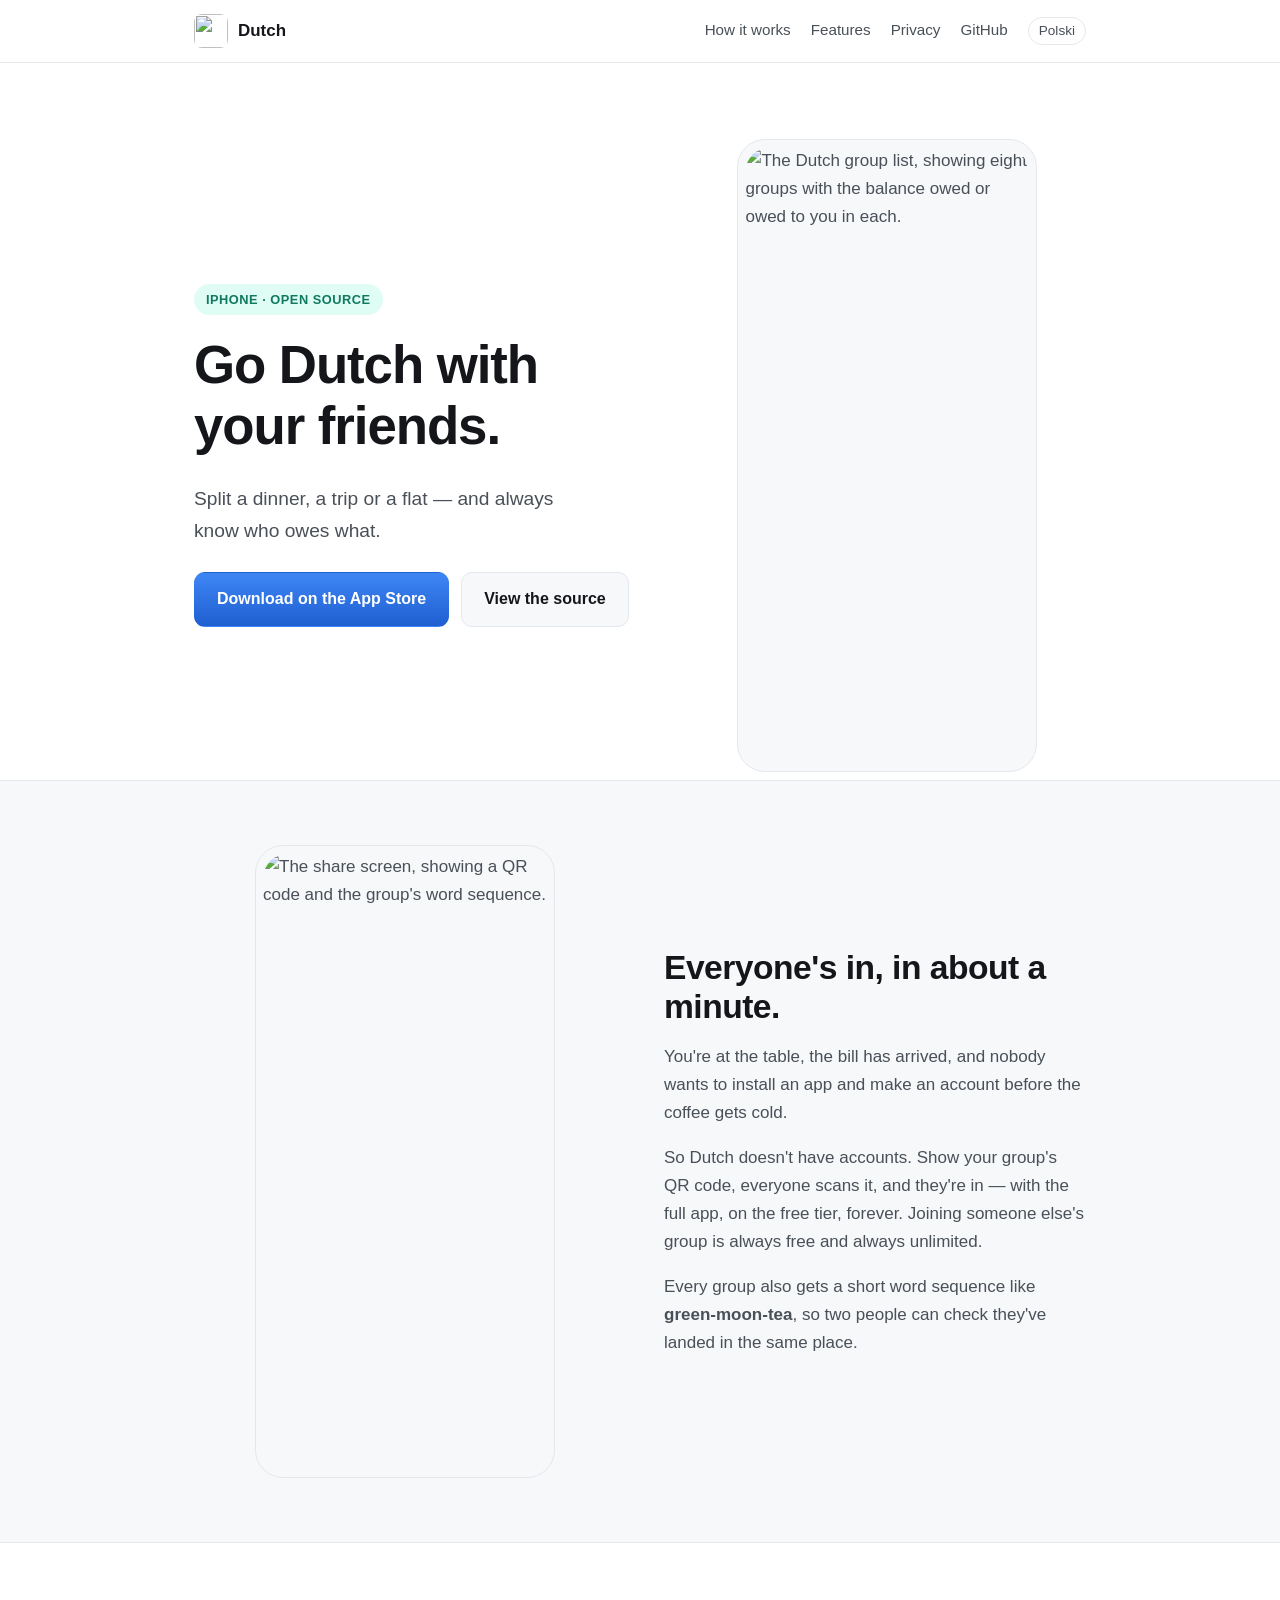
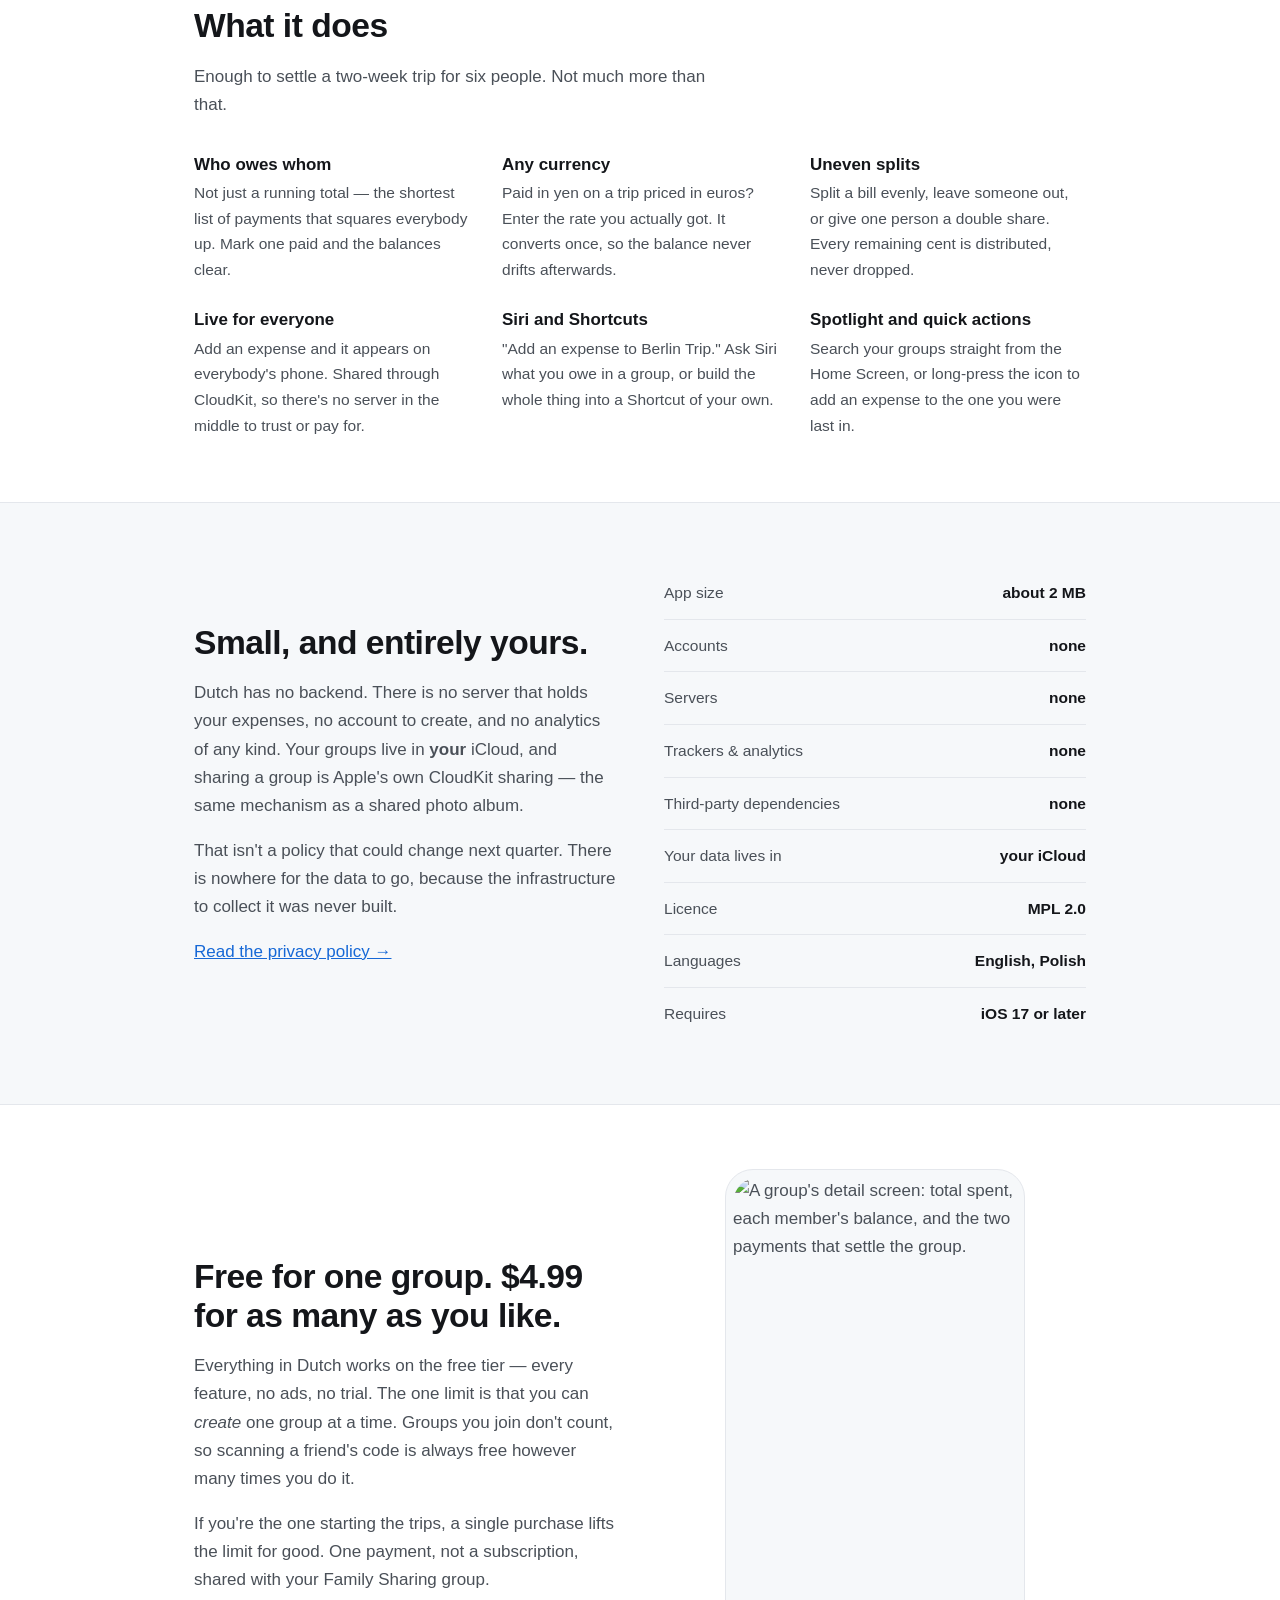
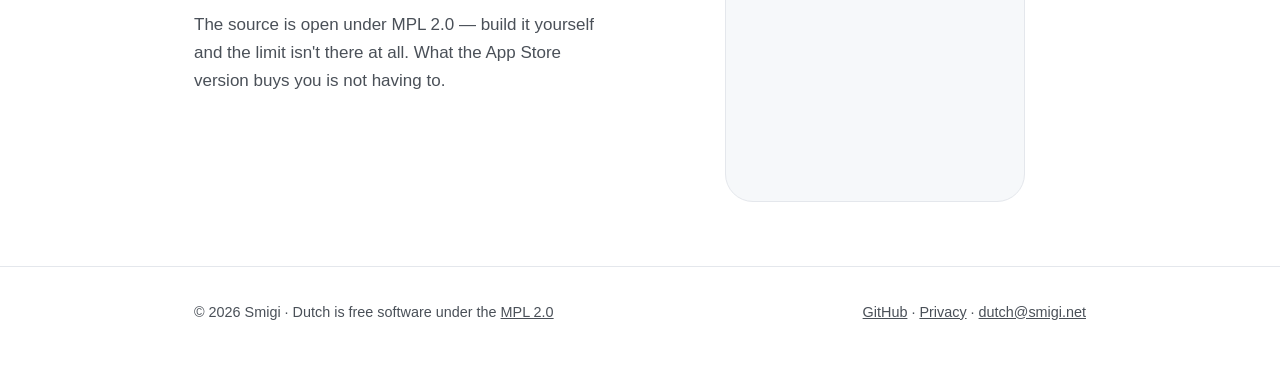
==== website/index.html @ 0c01588c "indicator that place was pinned on expenses log, rephrase app size in website and reamde" ====
<!DOCTYPE html>
<html lang="en">
<!--
  This Source Code Form is subject to the terms of the Mozilla Public License,
  v. 2.0. If a copy of the MPL was not distributed with this file, You can
  obtain one at https://mozilla.org/MPL/2.0/.
-->
<head>
  <meta charset="utf-8">
  <meta name="viewport" content="width=device-width, initial-scale=1">
  <title>Dutch — Split bills with friends, without an account</title>
  <meta name="description" content="A small, fast iPhone app for splitting shared expenses. Scan a QR code to join a group. No accounts, no servers — everything syncs through your own iCloud. Open source, MPL 2.0.">
  <meta property="og:title" content="Dutch — Go Dutch with your friends">
  <meta property="og:description" content="Split a dinner, a trip or a flat and always know who owes what. No account, no servers, no trackers.">
  <meta property="og:image" content="https://dutch.smigi.net/assets/icon.png">
  <meta property="og:url" content="https://dutch.smigi.net">
  <meta name="theme-color" content="#629dff">
  <meta property="og:locale" content="en">
  <meta property="og:locale:alternate" content="pl">
  <link rel="canonical" href="https://dutch.smigi.net/">
  <link rel="alternate" hreflang="en" href="https://dutch.smigi.net/">
  <link rel="alternate" hreflang="pl" href="https://dutch.smigi.net/pl/">
  <link rel="alternate" hreflang="x-default" href="https://dutch.smigi.net/">
  <link rel="icon" href="assets/icon.png" type="image/png">
  <link rel="stylesheet" href="style.css">
</head>
<body>

<header>
  <div class="wrap">
    <a class="logo" href="/">
      <img src="assets/icon.png" alt="" width="34" height="34">
      Dutch
    </a>
    <nav>
      <a href="#how">How it works</a>
      <a href="#features">Features</a>
      <a href="/privacy/">Privacy</a>
      <a href="https://github.com/lakafior/Dutch">GitHub</a>
      <a class="lang" href="/pl/" hreflang="pl" lang="pl">Polski</a>
    </nav>
  </div>
</header>

<section class="hero">
  <div class="wrap">
    <div>
      <span class="tag">iPhone · Open source</span>
      <h1>Go Dutch with your friends.</h1>
      <p class="lede">Split a dinner, a trip or a flat — and always know who owes what.</p>
      <div class="cta">
        <a class="btn btn-primary" href="https://apps.apple.com/app/id6795190862">Download on the App&nbsp;Store</a>
        <a class="btn btn-secondary" href="https://github.com/lakafior/Dutch">View the source</a>
      </div>
    </div>
    <div class="shot-frame">
      <img class="shot" src="assets/shot-list.jpg" width="960" height="2086"
           alt="The Dutch group list, showing eight groups with the balance owed or owed to you in each.">
    </div>
  </div>
</section>

<section id="how" class="alt">
  <div class="wrap">
    <div class="split">
      <div class="shot-frame">
        <img class="shot" src="assets/shot-share.jpg" width="960" height="2086"
             alt="The share screen, showing a QR code and the group's word sequence.">
      </div>
      <div>
        <h2>Everyone's in, in about a minute.</h2>
        <p>
          You're at the table, the bill has arrived, and nobody wants to install
          an app and make an account before the coffee gets cold.
        </p>
        <p>
          So Dutch doesn't have accounts. Show your group's QR code, everyone
          scans it, and they're in — with the full app, on the free tier,
          forever. Joining someone else's group is always free and always
          unlimited.
        </p>
        <p>
          Every group also gets a short word sequence like
          <b>green-moon-tea</b>, so two people can check they've landed in the
          same place.
        </p>
      </div>
    </div>
  </div>
</section>

<section id="features">
  <div class="wrap">
    <div class="section-head">
      <h2>What it does</h2>
      <p>Enough to settle a two-week trip for six people. Not much more than that.</p>
    </div>
    <div class="grid">
      <div class="feature">
        <h3>Who owes whom</h3>
        <p>Not just a running total — the shortest list of payments that squares
           everybody up. Mark one paid and the balances clear.</p>
      </div>
      <div class="feature">
        <h3>Any currency</h3>
        <p>Paid in yen on a trip priced in euros? Enter the rate you actually
           got. It converts once, so the balance never drifts afterwards.</p>
      </div>
      <div class="feature">
        <h3>Uneven splits</h3>
        <p>Split a bill evenly, leave someone out, or give one person a double
           share. Every remaining cent is distributed, never dropped.</p>
      </div>
      <div class="feature">
        <h3>Live for everyone</h3>
        <p>Add an expense and it appears on everybody's phone. Shared through
           CloudKit, so there's no server in the middle to trust or pay for.</p>
      </div>
      <div class="feature">
        <h3>Siri and Shortcuts</h3>
        <p>"Add an expense to Berlin Trip." Ask Siri what you owe in a group, or
           build the whole thing into a Shortcut of your own.</p>
      </div>
      <div class="feature">
        <h3>Spotlight and quick actions</h3>
        <p>Search your groups straight from the Home Screen, or long-press the
           icon to add an expense to the one you were last in.</p>
      </div>
    </div>
  </div>
</section>

<section class="alt">
  <div class="wrap">
    <div class="split">
      <div>
        <h2>Small, and entirely yours.</h2>
        <p>
          Dutch has no backend. There is no server that holds your expenses, no
          account to create, and no analytics of any kind. Your groups live in
          <b>your</b> iCloud, and sharing a group is Apple's own CloudKit
          sharing — the same mechanism as a shared photo album.
        </p>
        <p>
          That isn't a policy that could change next quarter. There is nowhere
          for the data to go, because the infrastructure to collect it was never
          built.
        </p>
        <p><a href="/privacy/">Read the privacy policy →</a></p>
      </div>
      <ul class="facts">
        <li><span>App size</span> <b>about 2 MB</b></li>
        <li><span>Accounts</span> <b>none</b></li>
        <li><span>Servers</span> <b>none</b></li>
        <li><span>Trackers &amp; analytics</span> <b>none</b></li>
        <li><span>Third-party dependencies</span> <b>none</b></li>
        <li><span>Your data lives in</span> <b>your iCloud</b></li>
        <li><span>Licence</span> <b>MPL 2.0</b></li>
        <li><span>Languages</span> <b>English, Polish</b></li>
        <li><span>Requires</span> <b>iOS 17 or later</b></li>
      </ul>
    </div>
  </div>
</section>

<section>
  <div class="wrap">
    <div class="split">
      <div>
        <h2>Free for one group. $4.99 for as many as you like.</h2>
        <p>
          Everything in Dutch works on the free tier — every feature, no ads, no
          trial. The one limit is that you can <em>create</em> one group at a
          time. Groups you join don't count, so scanning a friend's code is
          always free however many times you do it.
        </p>
        <p>
          If you're the one starting the trips, a single purchase lifts the
          limit for good. One payment, not a subscription, shared with your
          Family Sharing group.
        </p>
        <p>
          The source is open under MPL 2.0 — build it yourself and the limit
          isn't there at all. What the App Store version buys you is not having
          to.
        </p>
      </div>
      <div class="shot-frame">
        <img class="shot" src="assets/shot-detail.jpg" width="960" height="2086"
             alt="A group's detail screen: total spent, each member's balance, and the two payments that settle the group.">
      </div>
    </div>
  </div>
</section>

<footer>
  <div class="wrap">
    <span>© 2026 Smigi · Dutch is free software under the
      <a href="https://github.com/lakafior/Dutch/blob/main/LICENSE">MPL 2.0</a></span>
    <span>
      <a href="https://github.com/lakafior/Dutch">GitHub</a> ·
      <a href="/privacy/">Privacy</a> ·
      <a href="mailto:dutch@smigi.net">dutch@smigi.net</a>
    </span>
  </div>
</footer>

<!-- smigi.net window chrome: traffic lights + minimize-to-dock.
     Loads from localhost during development, smigi.net in production. -->
<script>
  (function () {
    var local = location.hostname === "localhost" || location.hostname === "127.0.0.1";
    var s = document.createElement("script");
    s.src = (local ? "" : "https://smigi.net") + "/os/chrome.js";
    s.dataset.app = "dutch";
    s.dataset.title = "Dutch";
    document.head.appendChild(s);
  })();
</script>

</body>
</html>
---- website/style.css ----
/* This Source Code Form is subject to the terms of the Mozilla Public License,
   v. 2.0. If a copy of the MPL was not distributed with this file, You can
   obtain one at https://mozilla.org/MPL/2.0/. */

/* No framework, no build step, no JavaScript. The app is a couple of
   megabytes; a 40 KB marketing bundle to describe it would be an odd thing
   to ship. */

:root {
  --blue: #629dff;   /* the app icon's blue */
  --mint: #42f1be;   /* and its mint */
  --ink: #14161a;
  --body: #4a5058;
  --line: #e4e7ec;
  --bg: #ffffff;
  --panel: #f6f8fa;
  --radius: 14px;
  --wrap: 940px;
}

@media (prefers-color-scheme: dark) {
  :root {
    --ink: #f2f4f7;
    --body: #a8b0ba;
    --line: #262a31;
    --bg: #0d0f12;
    --panel: #14171c;
  }
}

* { box-sizing: border-box; }

html { -webkit-text-size-adjust: 100%; }

body {
  margin: 0;
  background: var(--bg);
  color: var(--body);
  font: 17px/1.65 -apple-system, BlinkMacSystemFont, "Segoe UI", Roboto,
        "Helvetica Neue", Arial, sans-serif;
  text-rendering: optimizeLegibility;
}

.wrap {
  width: 100%;
  max-width: var(--wrap);
  margin: 0 auto;
  padding: 0 24px;
}

h1, h2, h3 { color: var(--ink); line-height: 1.15; margin: 0 0 .5em; }
h1 { font-size: clamp(2.1rem, 6vw, 3.3rem); letter-spacing: -.02em; font-weight: 700; }
h2 { font-size: clamp(1.5rem, 3.6vw, 2.1rem); letter-spacing: -.015em; font-weight: 650; }
h3 { font-size: 1.06rem; font-weight: 650; }
p { margin: 0 0 1em; }
a { color: #1668d6; }
@media (prefers-color-scheme: dark) { a { color: var(--blue); } }

/* ---- header ---- */

header {
  border-bottom: 1px solid var(--line);
  position: sticky;
  top: var(--mw-bar-h, 0px); /* clears the smigi.net titlebar when present */
  background: color-mix(in srgb, var(--bg) 88%, transparent);
  backdrop-filter: saturate(160%) blur(12px);
  z-index: 10;
}

/* In windowed mode the page scrolls inside the frame, so stick to its top */
html.mw-windowed header { top: 0; }
header .wrap {
  display: flex;
  align-items: center;
  justify-content: space-between;
  gap: 16px;
  min-height: 62px;
  flex-wrap: wrap;
}
.logo {
  display: inline-flex;
  align-items: center;
  gap: 10px;
  font-weight: 650;
  color: var(--ink);
  text-decoration: none;
  font-size: 1.06rem;
}
.logo img { border-radius: 8px; display: block; }
nav { display: flex; gap: 20px; flex-wrap: wrap; }
nav a { color: var(--body); text-decoration: none; font-size: .95rem; }
nav a:hover { color: var(--ink); }

/* The language switch. Set apart from the section links beside it: it changes
   the whole site rather than moving down the page, and a reader scanning for
   "Privacy" shouldn't have to read past a word in a language they don't want. */
nav a.lang {
  padding: 2px 10px;
  border: 1px solid var(--line);
  border-radius: 999px;
  font-size: .85rem;
}

/* ---- hero ---- */

.hero { padding: 76px 0 8px; }
.hero .wrap {
  display: grid;
  grid-template-columns: 1.05fr .95fr;
  gap: 56px;
  align-items: center;
}
.lede { font-size: 1.2rem; max-width: 34ch; }
.tag {
  display: inline-block;
  font-size: .8rem;
  font-weight: 600;
  letter-spacing: .04em;
  text-transform: uppercase;
  color: #0f7a5f;
  background: rgba(66, 241, 190, .16);
  border-radius: 999px;
  padding: 5px 12px;
  margin-bottom: 20px;
}
@media (prefers-color-scheme: dark) { .tag { color: var(--mint); } }

.cta { display: flex; gap: 12px; flex-wrap: wrap; margin-top: 26px; }
.btn {
  display: inline-block;
  padding: 13px 22px;
  border-radius: 11px;
  font-weight: 600;
  font-size: 1rem;
  text-decoration: none;
  border: 1px solid transparent;
}
.btn-primary {
  color: #fff;
  background: linear-gradient(180deg, #3f86f5, #1f5fd1);
}
.btn-secondary { color: var(--ink); border-color: var(--line); background: var(--panel); }

.shot { width: 100%; height: auto; border-radius: 26px; display: block; }
.shot-frame {
  border: 1px solid var(--line);
  border-radius: 28px;
  padding: 7px;
  background: var(--panel);
  max-width: 300px;
  margin-inline: auto;
}

/* ---- sections ---- */

section { padding: 64px 0; }
section.alt { background: var(--panel); border-block: 1px solid var(--line); }
.section-head { max-width: 56ch; margin-bottom: 36px; }

.grid {
  display: grid;
  grid-template-columns: repeat(auto-fit, minmax(230px, 1fr));
  gap: 28px 32px;
}
.feature p { margin: 0; font-size: .97rem; }
.feature h3 { margin-bottom: .35em; }

.split {
  display: grid;
  grid-template-columns: 1fr 1fr;
  gap: 48px;
  align-items: center;
}

.facts { list-style: none; margin: 0; padding: 0; }
.facts li {
  padding: 13px 0;
  border-bottom: 1px solid var(--line);
  display: flex;
  justify-content: space-between;
  gap: 18px;
  font-size: .97rem;
}
.facts li:last-child { border-bottom: 0; }
.facts b { color: var(--ink); font-weight: 600; }

/* ---- footer ---- */

footer {
  border-top: 1px solid var(--line);
  padding: 34px 0 46px;
  font-size: .9rem;
}
footer .wrap { display: flex; justify-content: space-between; gap: 18px; flex-wrap: wrap; }
footer a { color: var(--body); }

/* ---- prose (privacy) ---- */

/* padding-block, not the `padding` shorthand: this class sits on the same
   element as .wrap, and a shorthand here would reset .wrap's horizontal padding
   to zero and run the text into the edge of the screen. */
.prose { max-width: 68ch; padding-block: 56px 72px; }
.prose h2 { margin-top: 1.9em; }
.prose ul { padding-left: 1.15em; }
.prose li { margin-bottom: .45em; }
.prose .updated { font-size: .9rem; color: var(--body); }

@media (max-width: 760px) {
  .hero { padding-top: 48px; }
  .hero .wrap, .split { grid-template-columns: 1fr; gap: 36px; }
  .lede { max-width: none; }
  section { padding: 48px 0; }
}
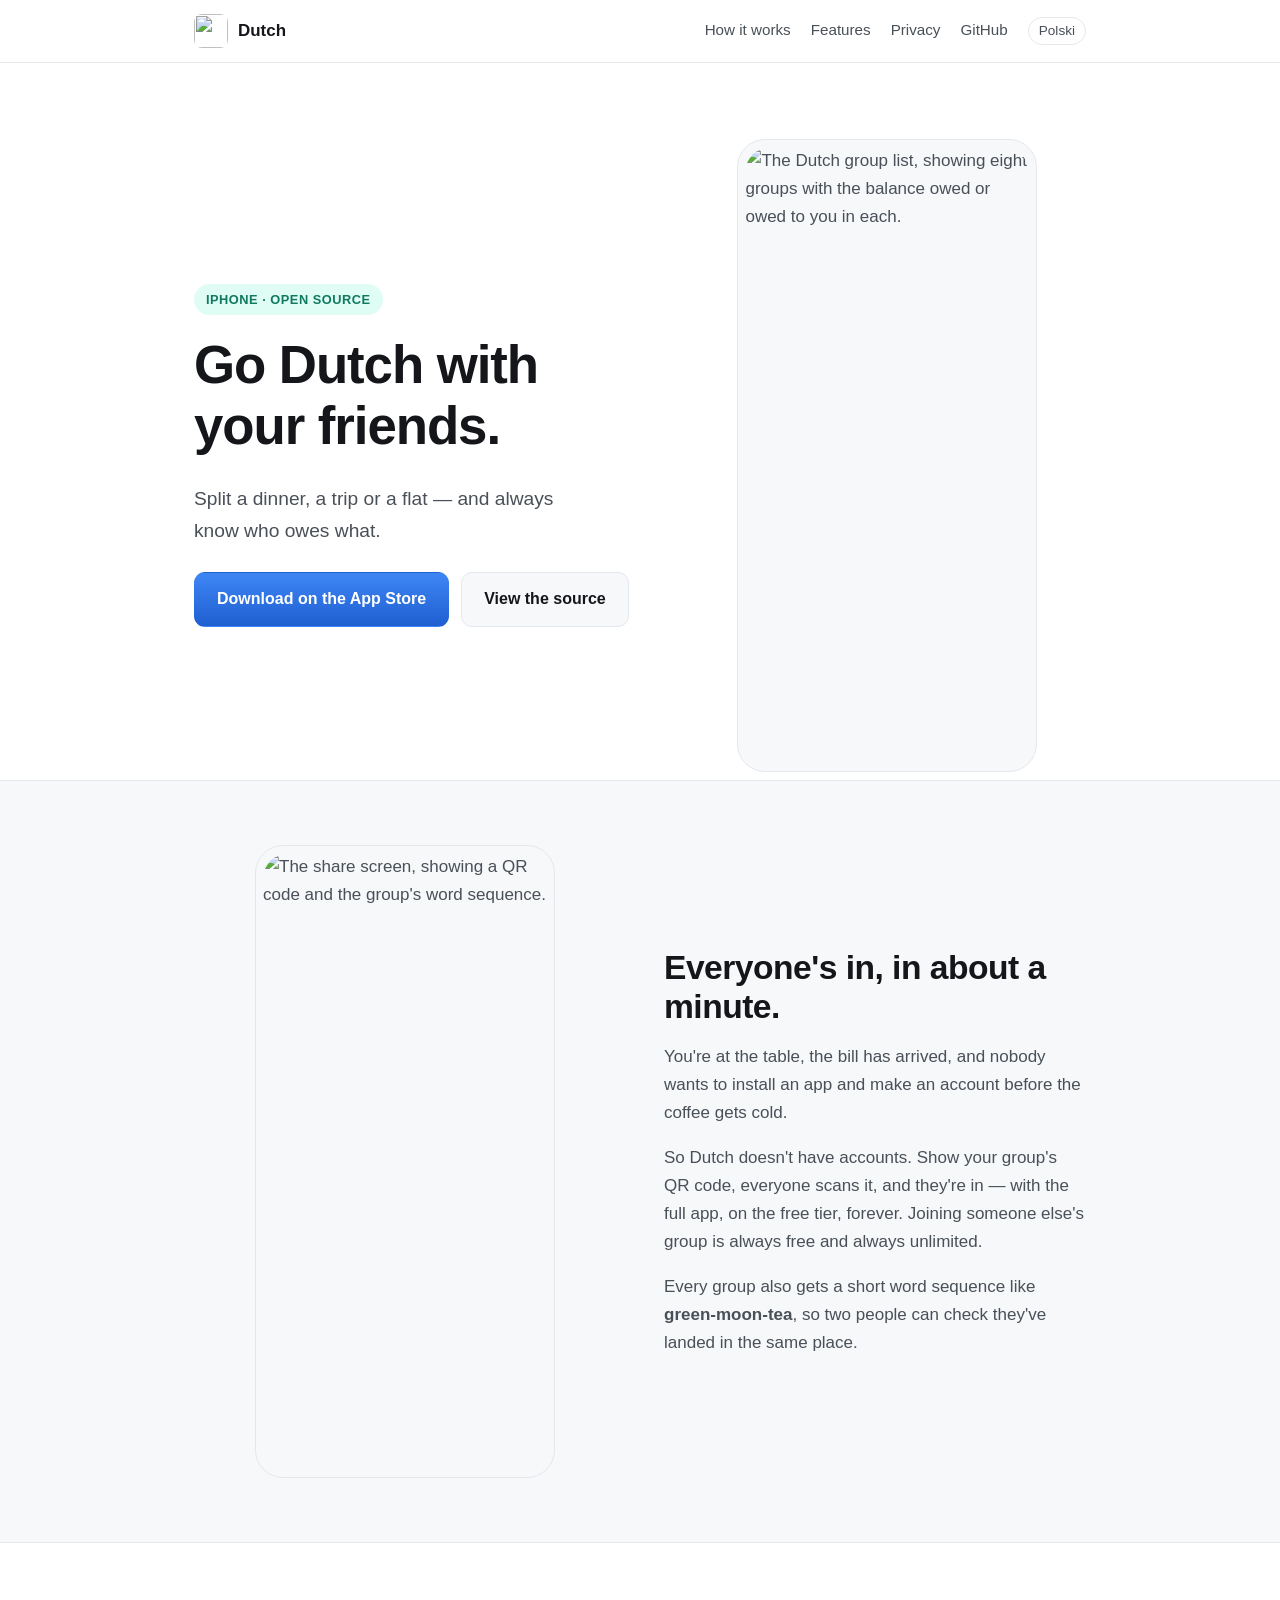
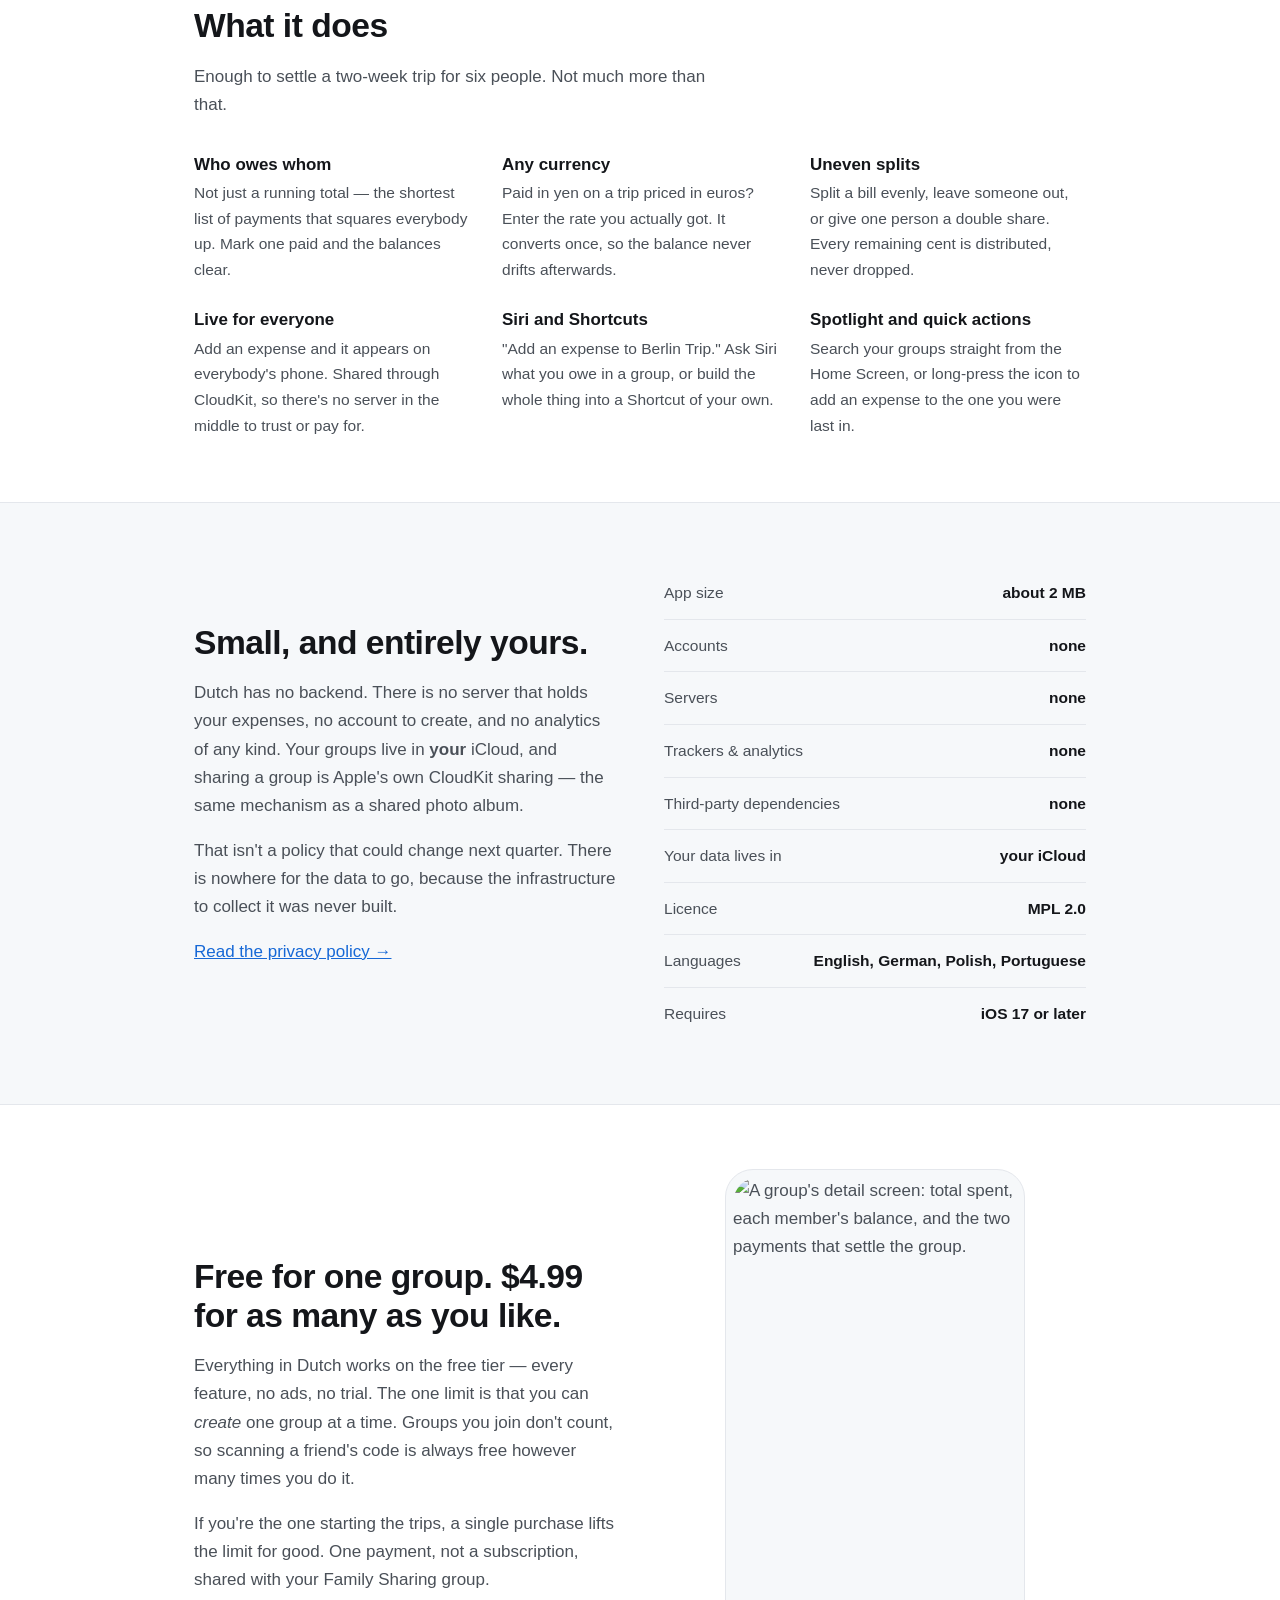
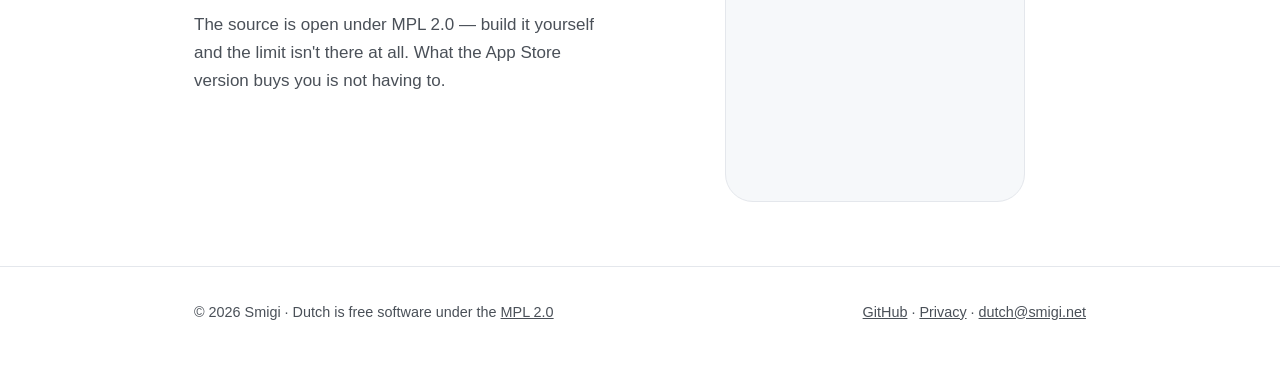
==== commit 21cb0c5c: "German localization, readme and website updates" ====
--- a/website/index.html
+++ b/website/index.html
@@ -156,7 +156,7 @@
         <li><span>Third-party dependencies</span> <b>none</b></li>
         <li><span>Your data lives in</span> <b>your iCloud</b></li>
         <li><span>Licence</span> <b>MPL 2.0</b></li>
-        <li><span>Languages</span> <b>English, Polish</b></li>
+        <li><span>Languages</span> <b>English, German, Polish, Portuguese</b></li>
         <li><span>Requires</span> <b>iOS 17 or later</b></li>
       </ul>
     </div>
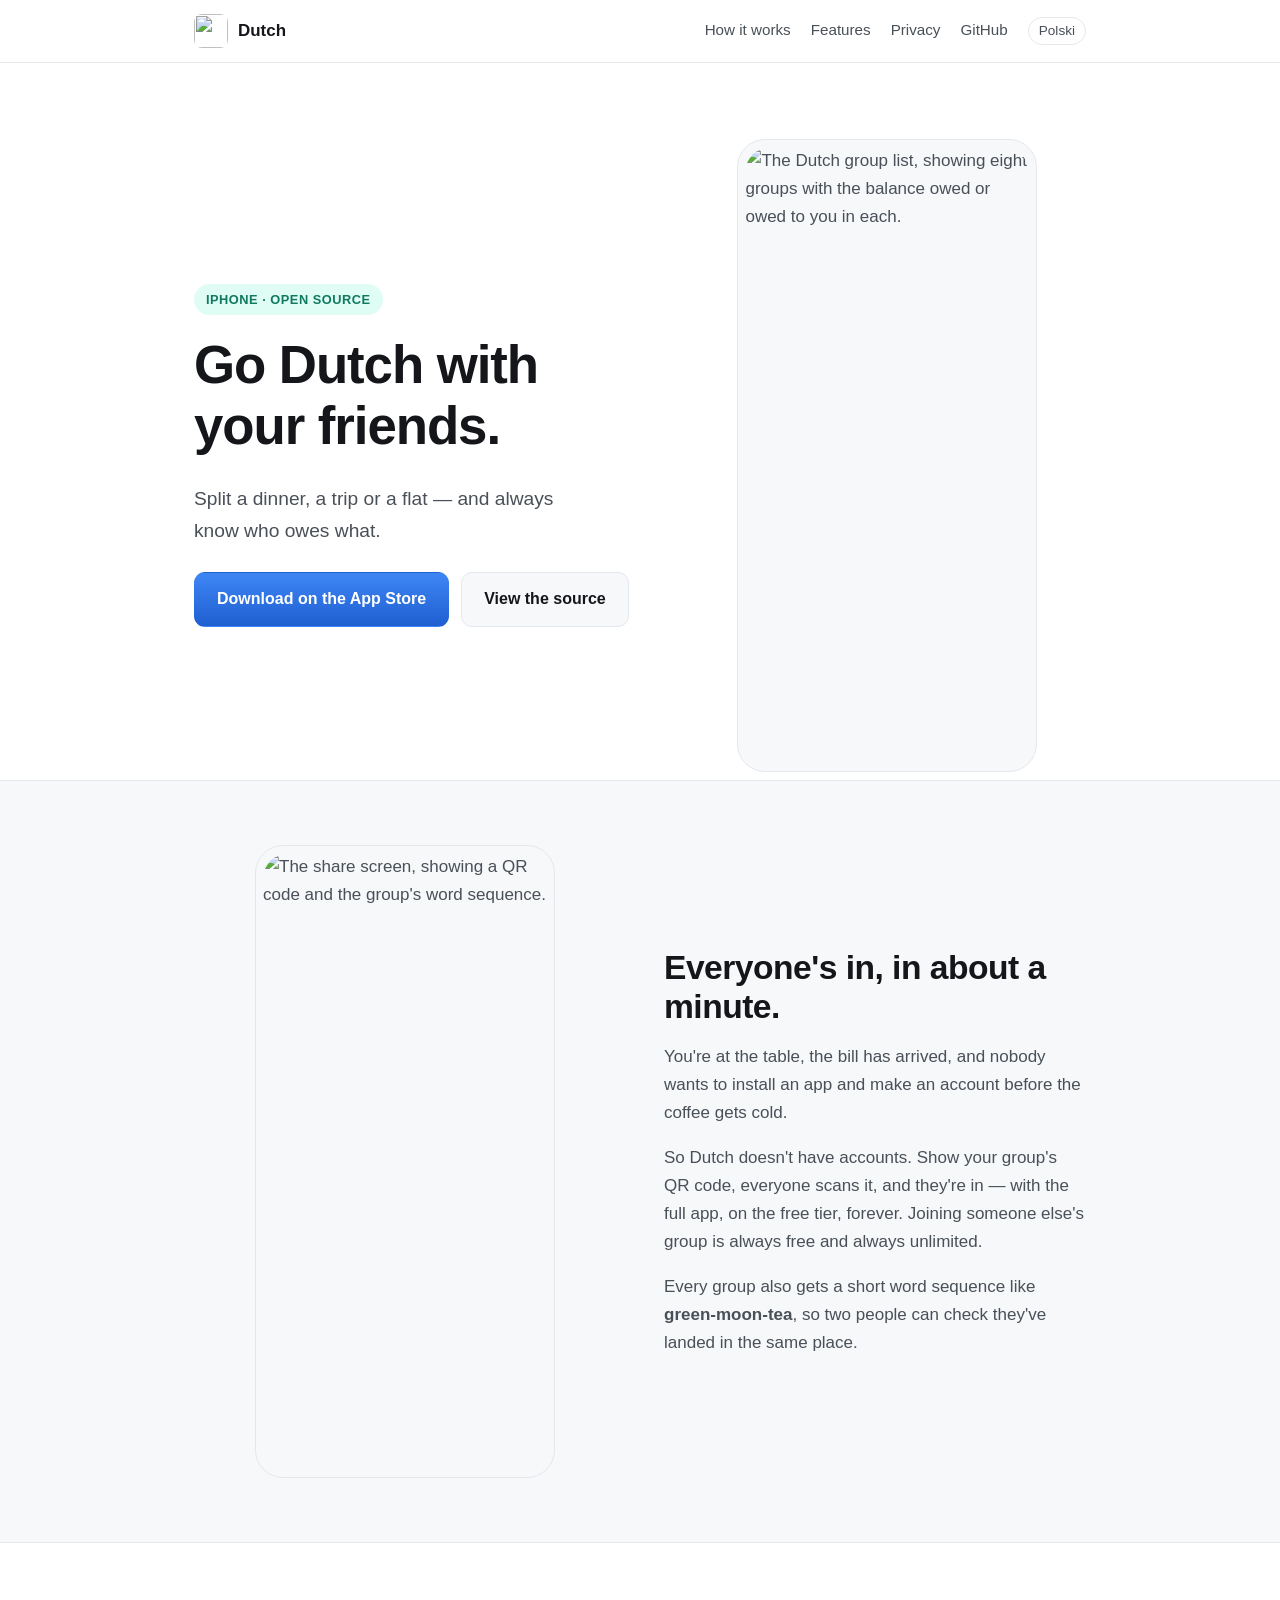
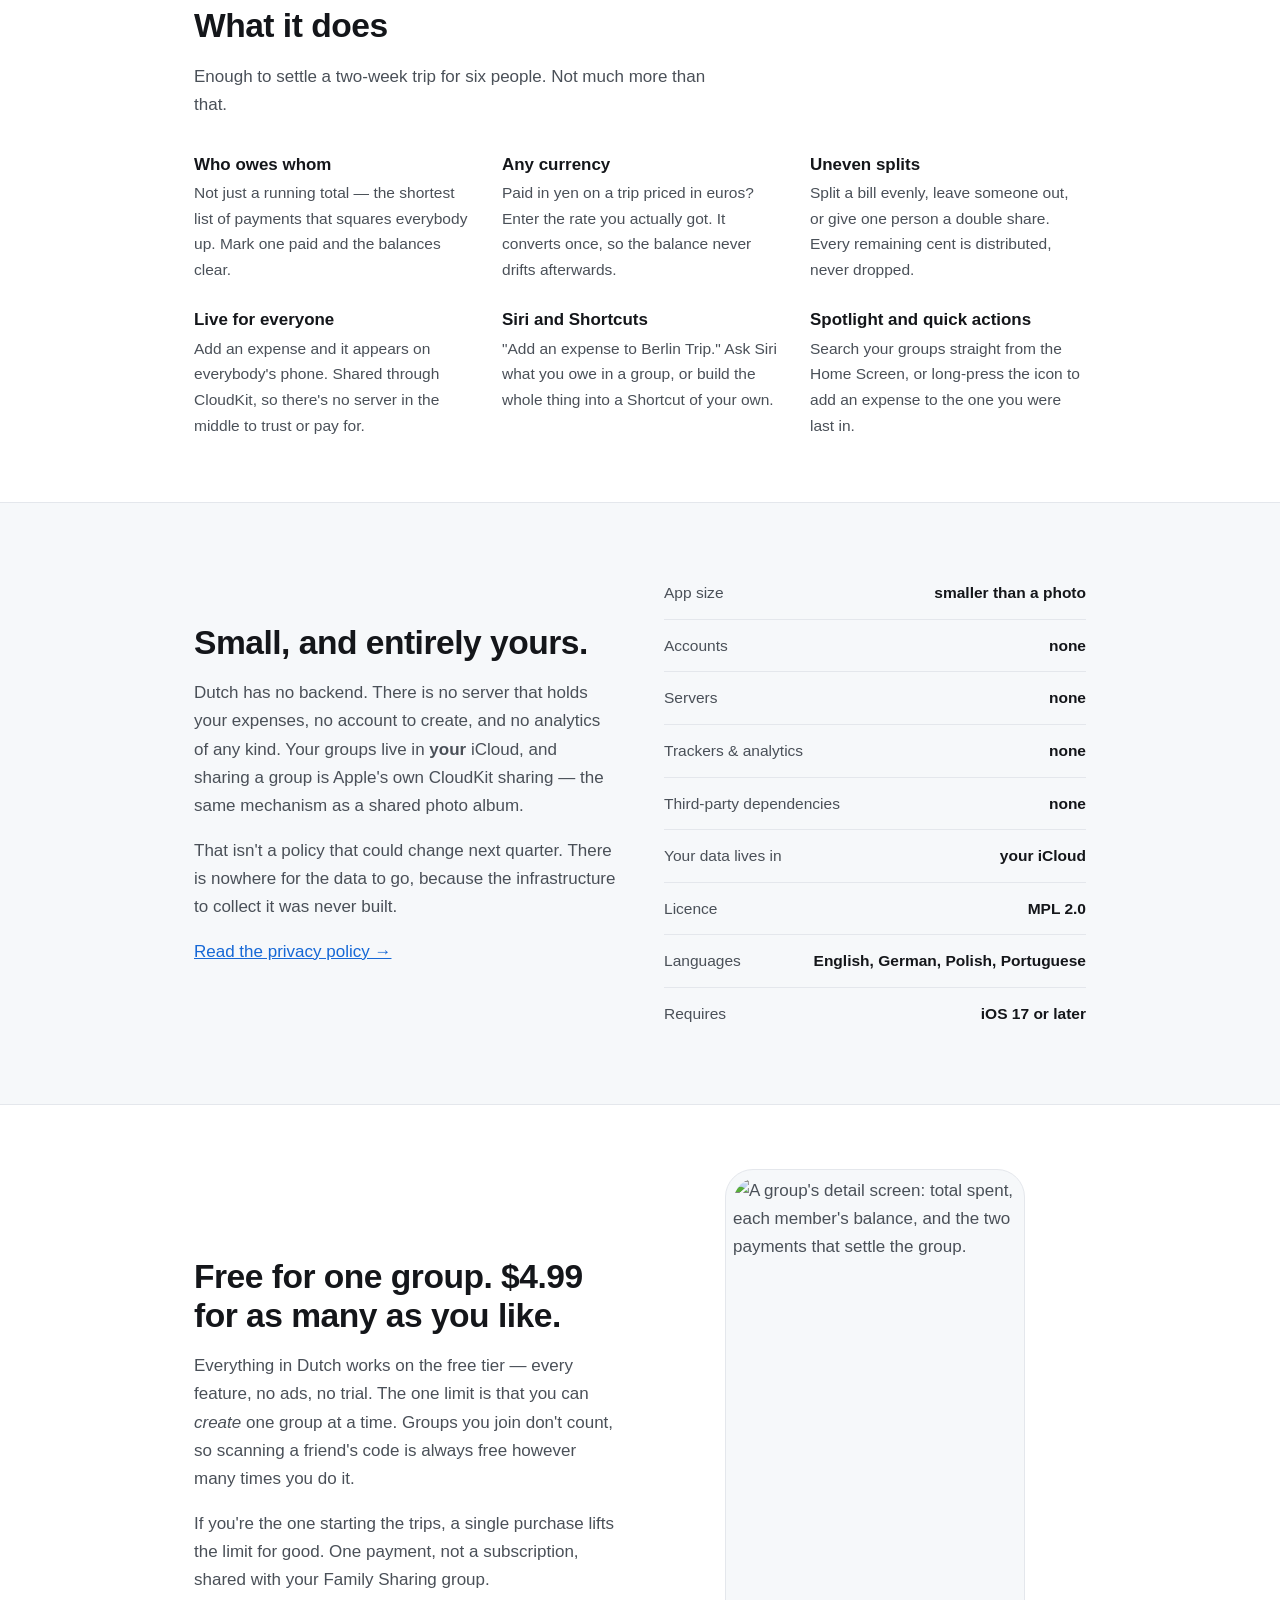
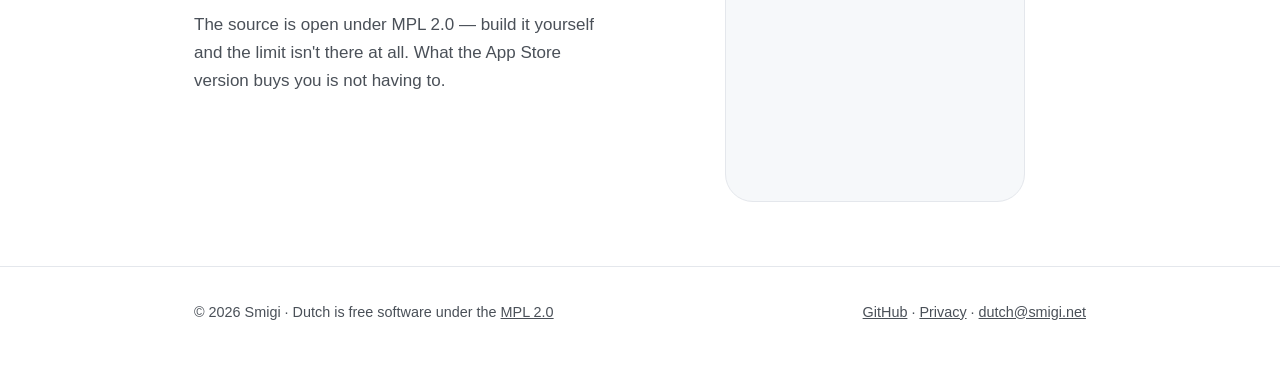
==== commit 64d18655: "widgets" ====
--- a/website/index.html
+++ b/website/index.html
@@ -149,7 +149,7 @@
         <p><a href="/privacy/">Read the privacy policy →</a></p>
       </div>
       <ul class="facts">
-        <li><span>App size</span> <b>about 2 MB</b></li>
+        <li><span>App size</span> <b>smaller than a photo</b></li>
         <li><span>Accounts</span> <b>none</b></li>
         <li><span>Servers</span> <b>none</b></li>
         <li><span>Trackers &amp; analytics</span> <b>none</b></li>
